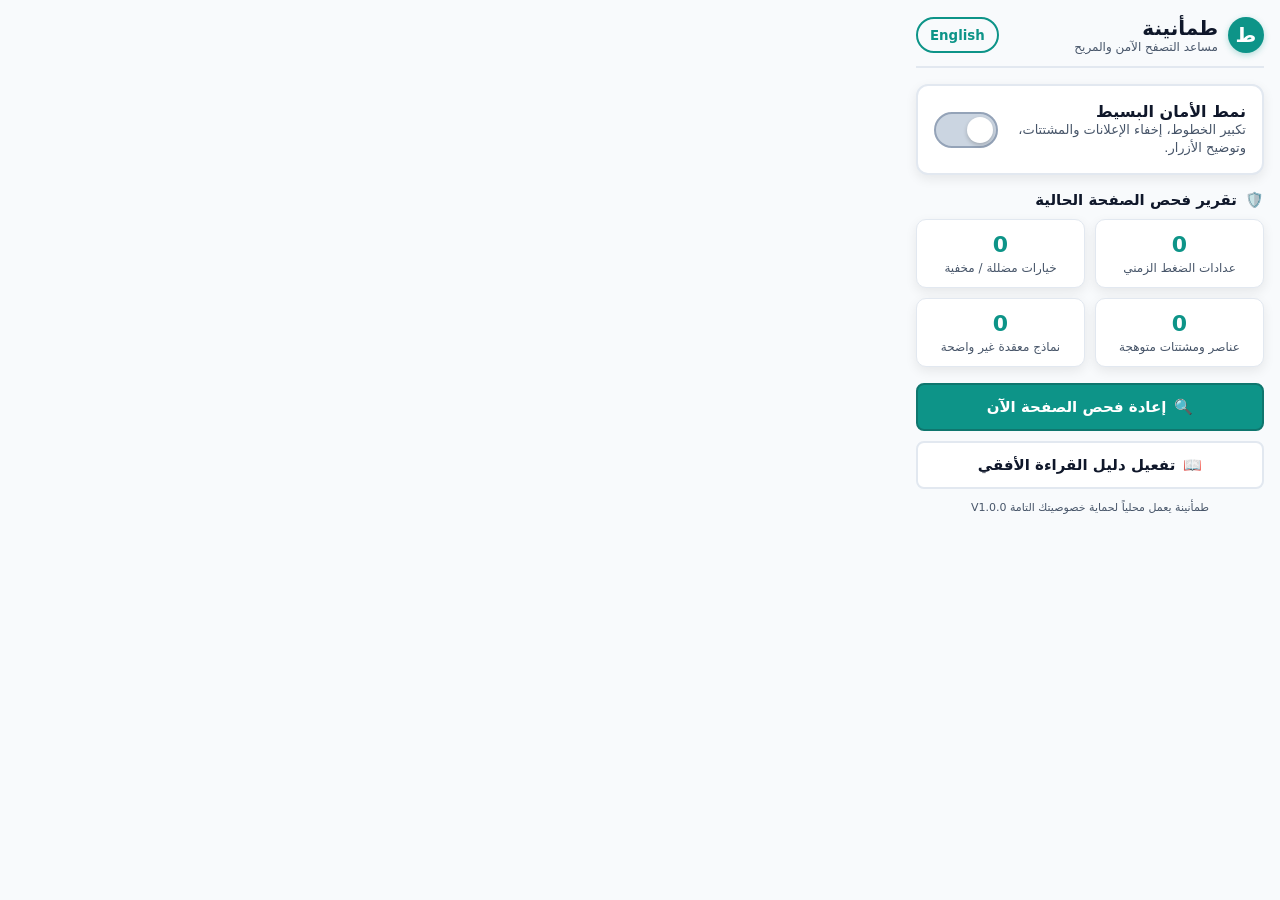
==== popup.html @ abdf5373 "Initial prototype release for طمأنينة (Tamanina) Chrome Extension V3" ====
<!DOCTYPE html>
<html lang="ar" dir="rtl">
<head>
  <meta charset="UTF-8">
  <meta name="viewport" content="width=device-width, initial-scale=1.0">
  <title>طمأنينة | Tamanina</title>
  <style>
    :root {
      --bg: #F8FAFC;
      --card-bg: #FFFFFF;
      --text: #0F172A;
      --text-secondary: #475569;
      --primary: #0D9488;
      --primary-hover: #0F766E;
      --primary-light: #CCFBF1;
      --warning: #D97706;
      --danger: #DC2626;
      --border: #E2E8F0;
      --shadow: 0 4px 12px rgba(0, 0, 0, 0.08);
      --touch-target: 48px;
    }

    [data-theme="dark"] {
      --bg: #0F172A;
      --card-bg: #1E293B;
      --text: #F8FAFC;
      --text-secondary: #94A3B8;
      --border: #334155;
      --shadow: 0 4px 12px rgba(0, 0, 0, 0.4);
    }

    * {
      box-sizing: border-box;
      margin: 0;
      padding: 0;
      font-family: 'Segoe UI', Tahoma, 'Cairo', system-ui, sans-serif;
    }

    body {
      width: 380px;
      background-color: var(--bg);
      color: var(--text);
      padding: 16px;
      user-select: none;
    }

    .header {
      display: flex;
      justify-content: space-between;
      align-items: center;
      padding-bottom: 12px;
      border-bottom: 2px solid var(--border);
      margin-bottom: 16px;
    }

    .brand {
      display: flex;
      align-items: center;
      gap: 10px;
    }

    .brand-icon {
      width: 36px;
      height: 36px;
      background: var(--primary);
      color: white;
      border-radius: 50%;
      display: flex;
      align-items: center;
      justify-content: center;
      font-weight: bold;
      font-size: 20px;
      box-shadow: 0 2px 6px rgba(13, 148, 136, 0.3);
    }

    .brand-title {
      font-size: 20px;
      font-weight: 800;
      color: var(--text);
    }

    .brand-sub {
      font-size: 12px;
      color: var(--text-secondary);
    }

    .lang-btn {
      min-height: 36px;
      padding: 6px 12px;
      border-radius: 20px;
      border: 2px solid var(--primary);
      background: transparent;
      color: var(--primary);
      font-weight: 700;
      cursor: pointer;
      transition: all 0.2s;
    }

    .lang-btn:hover, .lang-btn:focus {
      background: var(--primary-light);
      outline: 2px solid var(--primary);
    }

    .main-toggle-card {
      background: var(--card-bg);
      border-radius: 12px;
      padding: 16px;
      box-shadow: var(--shadow);
      border: 2px solid var(--border);
      margin-bottom: 16px;
      display: flex;
      flex-direction: column;
      gap: 12px;
    }

    .toggle-row {
      display: flex;
      justify-content: space-between;
      align-items: center;
    }

    .toggle-label {
      font-size: 16px;
      font-weight: 700;
    }

    .toggle-desc {
      font-size: 13px;
      color: var(--text-secondary);
      line-height: 1.4;
    }

    /* Big Accessible Switch */
    .switch {
      position: relative;
      display: inline-block;
      width: 64px;
      height: 36px;
      flex-shrink: 0;
    }

    .switch input {
      opacity: 0;
      width: 0;
      height: 0;
    }

    .slider {
      position: absolute;
      cursor: pointer;
      top: 0; left: 0; right: 0; bottom: 0;
      background-color: #CBD5E1;
      transition: .3s;
      border-radius: 36px;
      border: 2px solid #94A3B8;
    }

    .slider:before {
      position: absolute;
      content: "";
      height: 26px;
      width: 26px;
      left: 3px;
      bottom: 3px;
      background-color: white;
      transition: .3s;
      border-radius: 50%;
      box-shadow: 0 2px 4px rgba(0,0,0,0.2);
    }

    html[dir="rtl"] .slider:before {
      right: 3px;
      left: auto;
    }

    input:checked + .slider {
      background-color: var(--primary);
      border-color: var(--primary-hover);
    }

    input:checked + .slider:before {
      transform: translateX(28px);
    }

    html[dir="rtl"] input:checked + .slider:before {
      transform: translateX(-28px);
    }

    input:focus + .slider {
      outline: 3px solid #2563EB;
      outline-offset: 2px;
    }

    /* Audit Report Section */
    .section-title {
      font-size: 15px;
      font-weight: 700;
      margin-bottom: 10px;
      display: flex;
      align-items: center;
      gap: 8px;
    }

    .audit-grid {
      display: grid;
      grid-template-columns: 1fr 1fr;
      gap: 10px;
      margin-bottom: 16px;
    }

    .audit-card {
      background: var(--card-bg);
      border: 1px solid var(--border);
      border-radius: 10px;
      padding: 12px;
      text-align: center;
      box-shadow: var(--shadow);
    }

    .audit-count {
      font-size: 22px;
      font-weight: 800;
      color: var(--primary);
    }

    .audit-count.has-threats {
      color: var(--danger);
    }

    .audit-label {
      font-size: 12px;
      color: var(--text-secondary);
      margin-top: 4px;
    }

    /* Action Buttons */
    .btn-action {
      width: 100%;
      min-height: var(--touch-target);
      background: var(--primary);
      color: white;
      border: 2px solid var(--primary-hover);
      border-radius: 8px;
      font-size: 15px;
      font-weight: 700;
      cursor: pointer;
      display: flex;
      align-items: center;
      justify-content: center;
      gap: 8px;
      margin-bottom: 10px;
      transition: background 0.2s;
    }

    .btn-action:hover, .btn-action:focus {
      background: var(--primary-hover);
      outline: 3px solid #2563EB;
    }

    .btn-secondary {
      background: var(--card-bg);
      color: var(--text);
      border: 2px solid var(--border);
    }

    .btn-secondary:hover {
      background: var(--bg);
    }

    .footer-note {
      text-align: center;
      font-size: 11px;
      color: var(--text-secondary);
      margin-top: 12px;
    }
  </style>
</head>
<body>

  <!-- Header -->
  <div class="header">
    <div class="brand">
      <div class="brand-icon">ط</div>
      <div>
        <div class="brand-title" id="txt-app-title">طمأنينة</div>
        <div class="brand-sub" id="txt-app-sub">مساعد التصفح الآمن والمريح</div>
      </div>
    </div>
    <button class="lang-btn" id="btn-lang-toggle">English</button>
  </div>

  <!-- Safe Mode Card -->
  <div class="main-toggle-card">
    <div class="toggle-row">
      <div>
        <div class="toggle-label" id="txt-safe-mode-label">نمط الأمان البسيط</div>
        <div class="toggle-desc" id="txt-safe-mode-desc">تكبير الخطوط، إخفاء الإعلانات والمشتتات، وتوضيح الأزرار.</div>
      </div>
      <label class="switch">
        <input type="checkbox" id="chk-safe-mode">
        <span class="slider"></span>
      </label>
    </div>
  </div>

  <!-- Audit Summary -->
  <div class="section-title">
    <span>🛡️</span>
    <span id="txt-audit-title">تقرير فحص الصفحة الحالية</span>
  </div>

  <div class="audit-grid">
    <div class="audit-card">
      <div class="audit-count" id="cnt-timers">0</div>
      <div class="audit-label" id="lbl-timers">عدادات الضغط الزمني</div>
    </div>
    <div class="audit-card">
      <div class="audit-count" id="cnt-deceptive">0</div>
      <div class="audit-label" id="lbl-deceptive">خيارات مضللة / مخفية</div>
    </div>
    <div class="audit-card">
      <div class="audit-count" id="cnt-flashing">0</div>
      <div class="audit-label" id="lbl-flashing">عناصر ومشتتات متوهجة</div>
    </div>
    <div class="audit-card">
      <div class="audit-count" id="cnt-complex-forms">0</div>
      <div class="audit-label" id="lbl-complex">نماذج معقدة غير واضحة</div>
    </div>
  </div>

  <!-- Action Buttons -->
  <button class="btn-action" id="btn-scan-page">
    <span>🔍</span>
    <span id="txt-btn-scan">إعادة فحص الصفحة الآن</span>
  </button>

  <button class="btn-action btn-secondary" id="btn-toggle-reader">
    <span>📖</span>
    <span id="txt-btn-reader">تفعيل دليل القراءة الأفقي</span>
  </button>

  <div class="footer-note" id="txt-footer-note">
    طمأنينة يعمل محلياً لحماية خصوصيتك التامة V1.0.0
  </div>

  <script src="popup.js"></script>
</body>
</html>
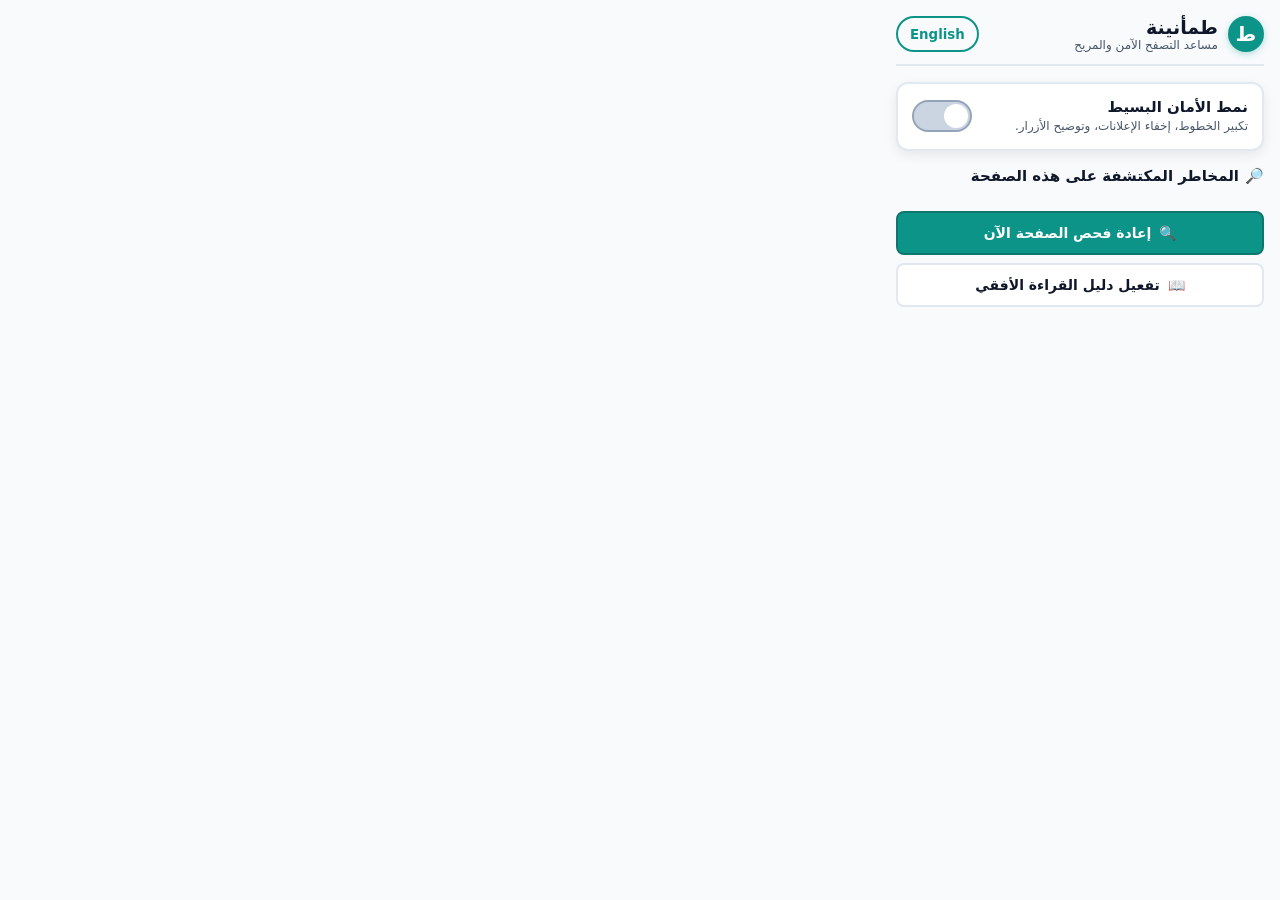
==== commit 9bebf50a: "Implement Spotlight Mode and move issue alert list into extension popup" ====
--- a/popup.html
+++ b/popup.html
@@ -20,15 +20,6 @@
       --touch-target: 48px;
     }
 
-    [data-theme="dark"] {
-      --bg: #0F172A;
-      --card-bg: #1E293B;
-      --text: #F8FAFC;
-      --text-secondary: #94A3B8;
-      --border: #334155;
-      --shadow: 0 4px 12px rgba(0, 0, 0, 0.4);
-    }
-
     * {
       box-sizing: border-box;
       margin: 0;
@@ -37,7 +28,9 @@
     }
 
     body {
-      width: 380px;
+      width: 400px;
+      max-height: 600px;
+      overflow-y: auto;
       background-color: var(--bg);
       color: var(--text);
       padding: 16px;
@@ -74,7 +67,7 @@
     }
 
     .brand-title {
-      font-size: 20px;
+      font-size: 19px;
       font-weight: 800;
       color: var(--text);
     }
@@ -98,19 +91,15 @@
 
     .lang-btn:hover, .lang-btn:focus {
       background: var(--primary-light);
-      outline: 2px solid var(--primary);
     }
 
     .main-toggle-card {
       background: var(--card-bg);
       border-radius: 12px;
-      padding: 16px;
+      padding: 14px;
       box-shadow: var(--shadow);
       border: 2px solid var(--border);
       margin-bottom: 16px;
-      display: flex;
-      flex-direction: column;
-      gap: 12px;
     }
 
     .toggle-row {
@@ -120,30 +109,27 @@
     }
 
     .toggle-label {
-      font-size: 16px;
+      font-size: 15px;
       font-weight: 700;
     }
 
     .toggle-desc {
-      font-size: 13px;
+      font-size: 12px;
       color: var(--text-secondary);
       line-height: 1.4;
-    }
-
-    /* Big Accessible Switch */
+      margin-top: 2px;
+    }
+
+    /* Switch */
     .switch {
       position: relative;
       display: inline-block;
-      width: 64px;
-      height: 36px;
+      width: 60px;
+      height: 32px;
       flex-shrink: 0;
     }
 
-    .switch input {
-      opacity: 0;
-      width: 0;
-      height: 0;
-    }
+    .switch input { opacity: 0; width: 0; height: 0; }
 
     .slider {
       position: absolute;
@@ -151,127 +137,144 @@
       top: 0; left: 0; right: 0; bottom: 0;
       background-color: #CBD5E1;
       transition: .3s;
-      border-radius: 36px;
+      border-radius: 32px;
       border: 2px solid #94A3B8;
     }
 
     .slider:before {
       position: absolute;
       content: "";
-      height: 26px;
-      width: 26px;
-      left: 3px;
-      bottom: 3px;
+      height: 24px;
+      width: 24px;
+      left: 2px;
+      bottom: 2px;
       background-color: white;
       transition: .3s;
       border-radius: 50%;
-      box-shadow: 0 2px 4px rgba(0,0,0,0.2);
-    }
-
-    html[dir="rtl"] .slider:before {
-      right: 3px;
-      left: auto;
-    }
+    }
+
+    html[dir="rtl"] .slider:before { right: 2px; left: auto; }
 
     input:checked + .slider {
       background-color: var(--primary);
       border-color: var(--primary-hover);
     }
 
-    input:checked + .slider:before {
-      transform: translateX(28px);
-    }
-
-    html[dir="rtl"] input:checked + .slider:before {
-      transform: translateX(-28px);
-    }
-
-    input:focus + .slider {
-      outline: 3px solid #2563EB;
-      outline-offset: 2px;
-    }
-
-    /* Audit Report Section */
+    input:checked + .slider:before { transform: translateX(26px); }
+    html[dir="rtl"] input:checked + .slider:before { transform: translateX(-26px); }
+
+    /* Issues Section */
+    .section-header {
+      display: flex;
+      justify-content: space-between;
+      align-items: center;
+      margin-bottom: 10px;
+    }
+
     .section-title {
       font-size: 15px;
       font-weight: 700;
-      margin-bottom: 10px;
-      display: flex;
-      align-items: center;
-      gap: 8px;
-    }
-
-    .audit-grid {
-      display: grid;
-      grid-template-columns: 1fr 1fr;
+      display: flex;
+      align-items: center;
+      gap: 6px;
+    }
+
+    .issue-list {
+      display: flex;
+      flex-direction: column;
       gap: 10px;
       margin-bottom: 16px;
     }
 
-    .audit-card {
+    .issue-card {
       background: var(--card-bg);
-      border: 1px solid var(--border);
+      border: 2px solid var(--border);
       border-radius: 10px;
       padding: 12px;
-      text-align: center;
       box-shadow: var(--shadow);
-    }
-
-    .audit-count {
-      font-size: 22px;
-      font-weight: 800;
-      color: var(--primary);
-    }
-
-    .audit-count.has-threats {
-      color: var(--danger);
-    }
-
-    .audit-label {
+      display: flex;
+      flex-direction: column;
+      gap: 8px;
+      cursor: pointer;
+      transition: all 0.2s ease;
+    }
+
+    .issue-card:hover, .issue-card:focus {
+      border-color: var(--primary);
+      background: var(--primary-light);
+      outline: none;
+    }
+
+    .issue-header {
+      display: flex;
+      align-items: center;
+      gap: 8px;
+    }
+
+    .issue-icon {
+      font-size: 18px;
+    }
+
+    .issue-title {
+      font-size: 14px;
+      font-weight: 700;
+      color: var(--text);
+    }
+
+    .issue-snippet {
       font-size: 12px;
       color: var(--text-secondary);
-      margin-top: 4px;
-    }
-
-    /* Action Buttons */
+      background: #F1F5F9;
+      padding: 6px 10px;
+      border-radius: 6px;
+      font-family: monospace;
+      white-space: nowrap;
+      overflow: hidden;
+      text-overflow: ellipsis;
+    }
+
+    .issue-action-hint {
+      font-size: 12px;
+      color: var(--primary);
+      font-weight: bold;
+      display: flex;
+      align-items: center;
+      gap: 4px;
+      margin-top: 2px;
+    }
+
+    .no-issues-card {
+      background: var(--card-bg);
+      border: 2px dashed #10B981;
+      color: #065F46;
+      border-radius: 10px;
+      padding: 20px;
+      text-align: center;
+      font-weight: 700;
+      font-size: 14px;
+    }
+
     .btn-action {
       width: 100%;
-      min-height: var(--touch-target);
+      min-height: 44px;
       background: var(--primary);
       color: white;
       border: 2px solid var(--primary-hover);
       border-radius: 8px;
-      font-size: 15px;
+      font-size: 14px;
       font-weight: 700;
       cursor: pointer;
       display: flex;
       align-items: center;
       justify-content: center;
       gap: 8px;
-      margin-bottom: 10px;
-      transition: background 0.2s;
-    }
-
-    .btn-action:hover, .btn-action:focus {
-      background: var(--primary-hover);
-      outline: 3px solid #2563EB;
+      margin-bottom: 8px;
     }
 
     .btn-secondary {
       background: var(--card-bg);
       color: var(--text);
       border: 2px solid var(--border);
-    }
-
-    .btn-secondary:hover {
-      background: var(--bg);
-    }
-
-    .footer-note {
-      text-align: center;
-      font-size: 11px;
-      color: var(--text-secondary);
-      margin-top: 12px;
     }
   </style>
 </head>
@@ -289,12 +292,12 @@
     <button class="lang-btn" id="btn-lang-toggle">English</button>
   </div>
 
-  <!-- Safe Mode Card -->
+  <!-- Safe Mode Switch Card -->
   <div class="main-toggle-card">
     <div class="toggle-row">
       <div>
         <div class="toggle-label" id="txt-safe-mode-label">نمط الأمان البسيط</div>
-        <div class="toggle-desc" id="txt-safe-mode-desc">تكبير الخطوط، إخفاء الإعلانات والمشتتات، وتوضيح الأزرار.</div>
+        <div class="toggle-desc" id="txt-safe-mode-desc">تكبير الخطوط، إخفاء الإعلانات، وتوضيح الأزرار.</div>
       </div>
       <label class="switch">
         <input type="checkbox" id="chk-safe-mode">
@@ -303,29 +306,16 @@
     </div>
   </div>
 
-  <!-- Audit Summary -->
-  <div class="section-title">
-    <span>🛡️</span>
-    <span id="txt-audit-title">تقرير فحص الصفحة الحالية</span>
+  <!-- Detected Issues Section -->
+  <div class="section-header">
+    <div class="section-title">
+      <span>🔎</span>
+      <span id="txt-issues-title">المخاطر المكتشفة على هذه الصفحة</span>
+    </div>
   </div>
 
-  <div class="audit-grid">
-    <div class="audit-card">
-      <div class="audit-count" id="cnt-timers">0</div>
-      <div class="audit-label" id="lbl-timers">عدادات الضغط الزمني</div>
-    </div>
-    <div class="audit-card">
-      <div class="audit-count" id="cnt-deceptive">0</div>
-      <div class="audit-label" id="lbl-deceptive">خيارات مضللة / مخفية</div>
-    </div>
-    <div class="audit-card">
-      <div class="audit-count" id="cnt-flashing">0</div>
-      <div class="audit-label" id="lbl-flashing">عناصر ومشتتات متوهجة</div>
-    </div>
-    <div class="audit-card">
-      <div class="audit-count" id="cnt-complex-forms">0</div>
-      <div class="audit-label" id="lbl-complex">نماذج معقدة غير واضحة</div>
-    </div>
+  <div id="issue-list-container" class="issue-list">
+    <!-- Issues rendered dynamically by popup.js -->
   </div>
 
   <!-- Action Buttons -->
@@ -339,10 +329,6 @@
     <span id="txt-btn-reader">تفعيل دليل القراءة الأفقي</span>
   </button>
 
-  <div class="footer-note" id="txt-footer-note">
-    طمأنينة يعمل محلياً لحماية خصوصيتك التامة V1.0.0
-  </div>
-
   <script src="popup.js"></script>
 </body>
 </html>
